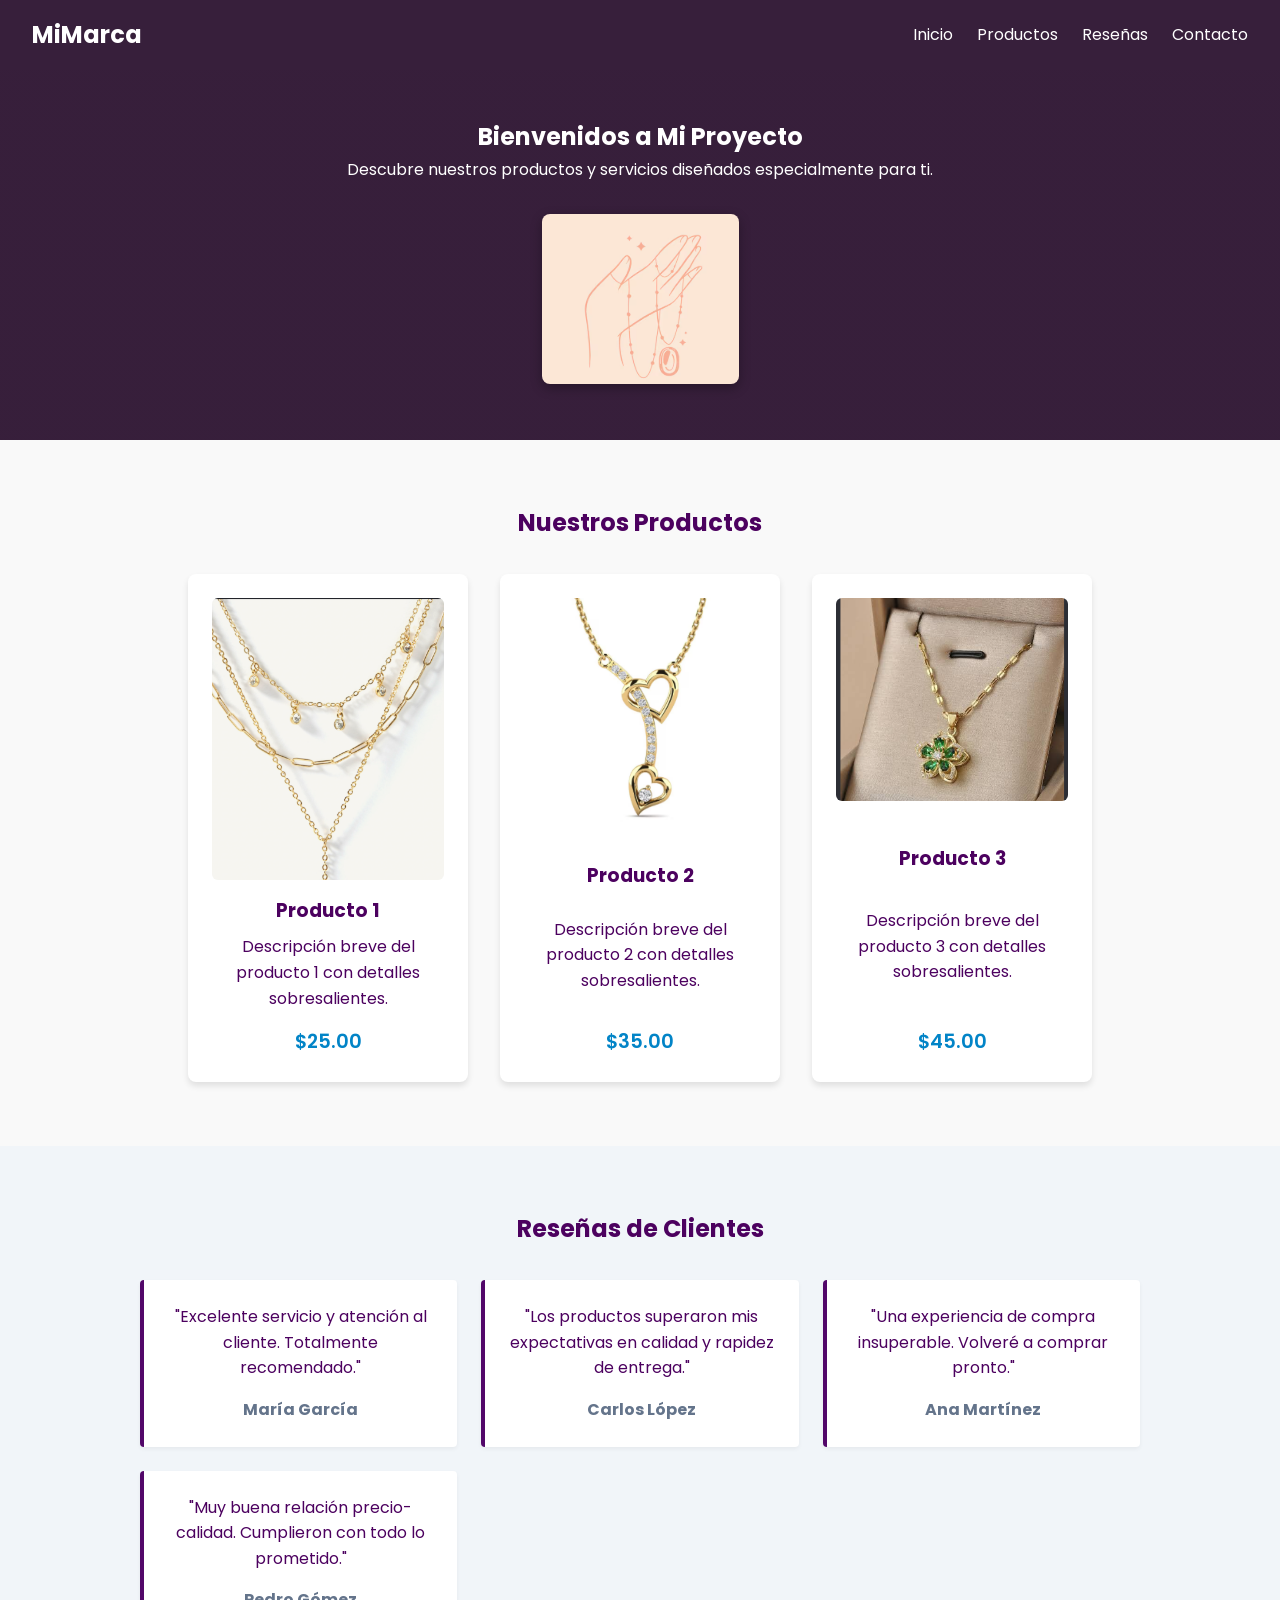
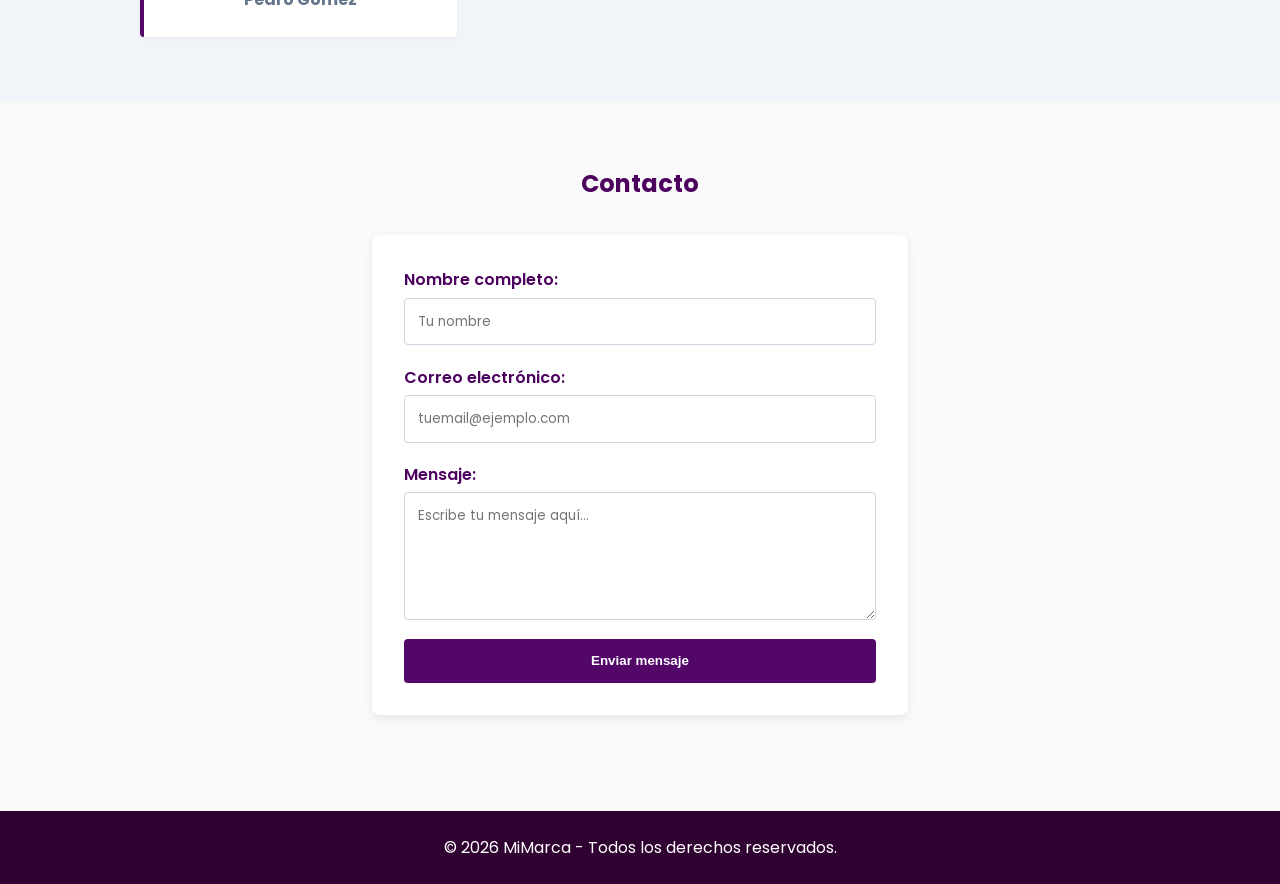
==== index.html @ dbc286a0 "se agrega el proyecto" ====
<!DOCTYPE html>
<html lang="es">
<head>
  <meta charset="UTF-8">
  <meta name="viewport" content="width=device-width, initial-scale=1.0">
  <title>Mi Proyecto Web</title>
  <!-- Google Fonts -->
  <link rel="preconnect" href="https://fonts.googleapis.com">
  <link rel="preconnect" href="https://fonts.gstatic.com" crossorigin>
  <link href="https://fonts.googleapis.com/css2?family=Poppins:wght@300;400;600&display=swap" rel="stylesheet">
  <!-- CSS -->
  <link rel="stylesheet" href="styles.css">
</head>
<body>

  <!-- HEADER & NAV -->
  <header class="header">
    <div class="logo">
      <h2>MiMarca</h2>
    </div>
    <nav class="nav">
      <ul class="nav-list">
        <li><a href="#inicio">Inicio</a></li>
        <li><a href="#productos">Productos</a></li>
        <li><a href="#resenas">Reseñas</a></li>
        <li><a href="#contacto">Contacto</a></li>
      </ul>
    </nav>
  </header>

  <!-- MAIN -->
  <main>
    <!-- INICIO / HERO SECTION -->
    <section id="inicio" class="hero">
      <div class="hero-content">
        <h1>Bienvenidos a Mi Proyecto</h1>
        <p>Descubre nuestros productos y servicios diseñados especialmente para ti.</p>
      </div>
      <div class="hero-media">
        <!-- Imagen / Multimedia -->
        <img src="assets/presentacion.png" alt="Imagen de presentación de la marca">
      </div>
    </section>

    <!-- SECCIÓN PRODUCTOS (FLEXBOX) -->
    <section id="productos" class="productos">
      <h2>Nuestros Productos</h2>
      <div class="cards-container">
        <article class="card">
          <img src="assets/collar1.png" alt="Producto 1">
          <h3>Producto 1</h3>
          <p>Descripción breve del producto 1 con detalles sobresalientes.</p>
          <span class="precio">$25.00</span>
        </article>

        <article class="card">
          <img src="assets/collar2.png" alt="Producto 2">
          <h3>Producto 2</h3>
          <p>Descripción breve del producto 2 con detalles sobresalientes.</p>
          <span class="precio">$35.00</span>
        </article>

        <article class="card">
          <img src="assets/collar3.png" alt="Producto 3">
          <h3>Producto 3</h3>
          <p>Descripción breve del producto 3 con detalles sobresalientes.</p>
          <span class="precio">$45.00</span>
        </article>
      </div>
    </section>

    <!-- SECCIÓN RESEÑAS (GRID) -->
    <section id="resenas" class="resenas">
      <h2>Reseñas de Clientes</h2>
      <div class="grid-resenas">
        <div class="resena-card">
          <p>"Excelente servicio y atención al cliente. Totalmente recomendado."</p>
          <h4>María García</h4>
        </div>
        <div class="resena-card">
          <p>"Los productos superaron mis expectativas en calidad y rapidez de entrega."</p>
          <h4>Carlos López</h4>
        </div>
        <div class="resena-card">
          <p>"Una experiencia de compra insuperable. Volveré a comprar pronto."</p>
          <h4>Ana Martínez</h4>
        </div>
        <div class="resena-card">
          <p>"Muy buena relación precio-calidad. Cumplieron con todo lo prometido."</p>
          <h4>Pedro Gómez</h4>
        </div>
      </div>
    </section>

    <!-- SECCIÓN CONTACTO (FORMULARIO CON FORMSPREE) -->
    <section id="contacto" class="contacto">
      <h2>Contacto</h2>
      <form action="https://formspree.io/f/TU_FORM_ID" method="POST" class="formulario">
        <div class="campo">
          <label for="nombre">Nombre completo:</label>
          <input type="text" id="nombre" name="nombre" required placeholder="Tu nombre">
        </div>

        <div class="campo">
          <label for="email">Correo electrónico:</label>
          <input type="email" id="email" name="_replyto" required placeholder="tuemail@ejemplo.com">
        </div>

        <div class="campo">
          <label for="mensaje">Mensaje:</label>
          <textarea id="mensaje" name="mensaje" rows="5" required placeholder="Escribe tu mensaje aquí..."></textarea>
        </div>

        <button type="submit" class="btn-enviar">Enviar mensaje</button>
      </form>
    </section>
  </main>

  <!-- FOOTER -->
  <footer class="footer">
    <p>&copy; 2026 MiMarca - Todos los derechos reservados.</p>
  </footer>

</body>
</html>
---- styles.css ----
/* RESET BÁSICO */
* {
  margin: 0;
  padding: 0;
  box-sizing: border-box;
}

body {
  font-family: 'Poppins', sans-serif; /* Google Fonts */
  line-height: 1.6;
  color: #4c015f;
  background-color: #f9f9f9; /* Background general */
}

/* HEADER Y NAVEGACIÓN */
.header {
  background-color: hwb(292 12% 77%);
  color: #ffffff;
  padding: 1rem 2rem;
  display: flex;
  justify-content: space-between;
  align-items: center;
  position: sticky;
  top: 0;
  z-index: 1000;
}

.nav-list {
  list-style: none; /* Lista desordenada */
  display: flex;
  gap: 1.5rem;
}

.nav-list a {
  color: #ffffff;
  text-decoration: none;
  font-weight: 400;
  transition: color 0.3s;
}

.nav-list a:hover {
  color: #520769;
}

/* HERO SECTION */
.hero {
  display: flex;
  flex-direction: column;
  align-items: center;
  text-align: center;
  padding: 3rem 1.5rem;
  background: linear-gradient(135deg, hwb(292 12% 77%) 0%, hwb(292 12% 77%) 100%); /* Fondo degradado */
  color: #fff;
}

.hero-content {
  margin-bottom: 2rem;
}

.hero-media img {
  max-width: 100%;
  height: auto;
  border-radius: 8px;
  box-shadow: 0 4px 12px rgba(0,0,0,0.3);
}

/* SECCIÓN PRODUCTOS - FLEXBOX */
.productos {
  padding: 4rem 2rem;
  text-align: center;
}

.productos h2 {
  margin-bottom: 2rem;
}

.cards-container {
  display: flex; /* FLEXBOX */
  flex-wrap: wrap;
  justify-content: center;
  gap: 2rem;
}

.card {
  background: #ffffff;
  border-radius: 8px;
  box-shadow: 0 4px 6px rgba(0, 0, 0, 0.1);
  padding: 1.5rem;
  width: 280px;
  display: flex;
  flex-direction: column;
  justify-content: space-between;
}

.card img {
  width: 100%;
  border-radius: 6px;
  margin-bottom: 1rem;
}

.card h3 {
  margin-bottom: 0.5rem;
}

.card .precio {
  font-weight: 600;
  color: #0284c7;
  font-size: 1.2rem;
  margin-top: 1rem;
}

/* SECCIÓN RESEÑAS - CSS GRID */
.resenas {
  background-color: #f1f5f9; /* Background diferenciado */
  padding: 4rem 2rem;
  text-align: center;
}

.resenas h2 {
  margin-bottom: 2rem;
}

.grid-resenas {
  display: grid; /* CSS GRID */
  grid-template-columns: repeat(auto-fit, minmax(250px, 1fr));
  gap: 1.5rem;
  max-width: 1000px;
  margin: 0 auto;
}

.resena-card {
  background: #ffffff;
  padding: 1.5rem;
  border-left: 4px solid #520769;
  border-radius: 4px;
  box-shadow: 0 2px 4px rgba(0,0,0,0.05);
}

.resena-card h4 {
  margin-top: 1rem;
  color: #64748b;
}

/* SECCIÓN CONTACTO */
.contacto {
  padding: 4rem 2rem;
  max-width: 600px;
  margin: 0 auto;
}

.contacto h2 {
  text-align: center;
  margin-bottom: 2rem;
}

.formulario {
  display: flex;
  flex-direction: column;
  gap: 1.2rem;
  background: #ffffff;
  padding: 2rem;
  border-radius: 8px;
  box-shadow: 0 4px 8px rgba(0,0,0,0.08);
}

.campo {
  display: flex;
  flex-direction: column;
  align-items: flex-start;
}

.campo label {
  margin-bottom: 0.3rem;
  font-weight: 600;
}

.campo input, .campo textarea {
  width: 100%;
  padding: 0.8rem;
  border: 1px solid #cbd5e1;
  border-radius: 4px;
  font-family: inherit;
}

.btn-enviar {
  background-color: #520769;
  color: white;
  border: none;
  padding: 0.9rem;
  border-radius: 4px;
  font-weight: 600;
  cursor: pointer;
  transition: background 0.3s;
}

.btn-enviar:hover {
  background-color: #520769;
}

/* FOOTER */
.footer {
  background-color: #2f0231;
  color: #ffffff;
  text-align: center;
  padding: 1.5rem;
  margin-top: 2rem;
}

/* MEDIA QUERIES (DISEÑO RESPONSIVO) */
@media (max-width: 768px) {
  .header {
    flex-direction: column;
    gap: 1rem;
  }

  .nav-list {
    gap: 1rem;
  }

  .contacto {
    padding: 2rem 1rem;
  }

  .formulario {
    padding: 1.2rem;
  }
}
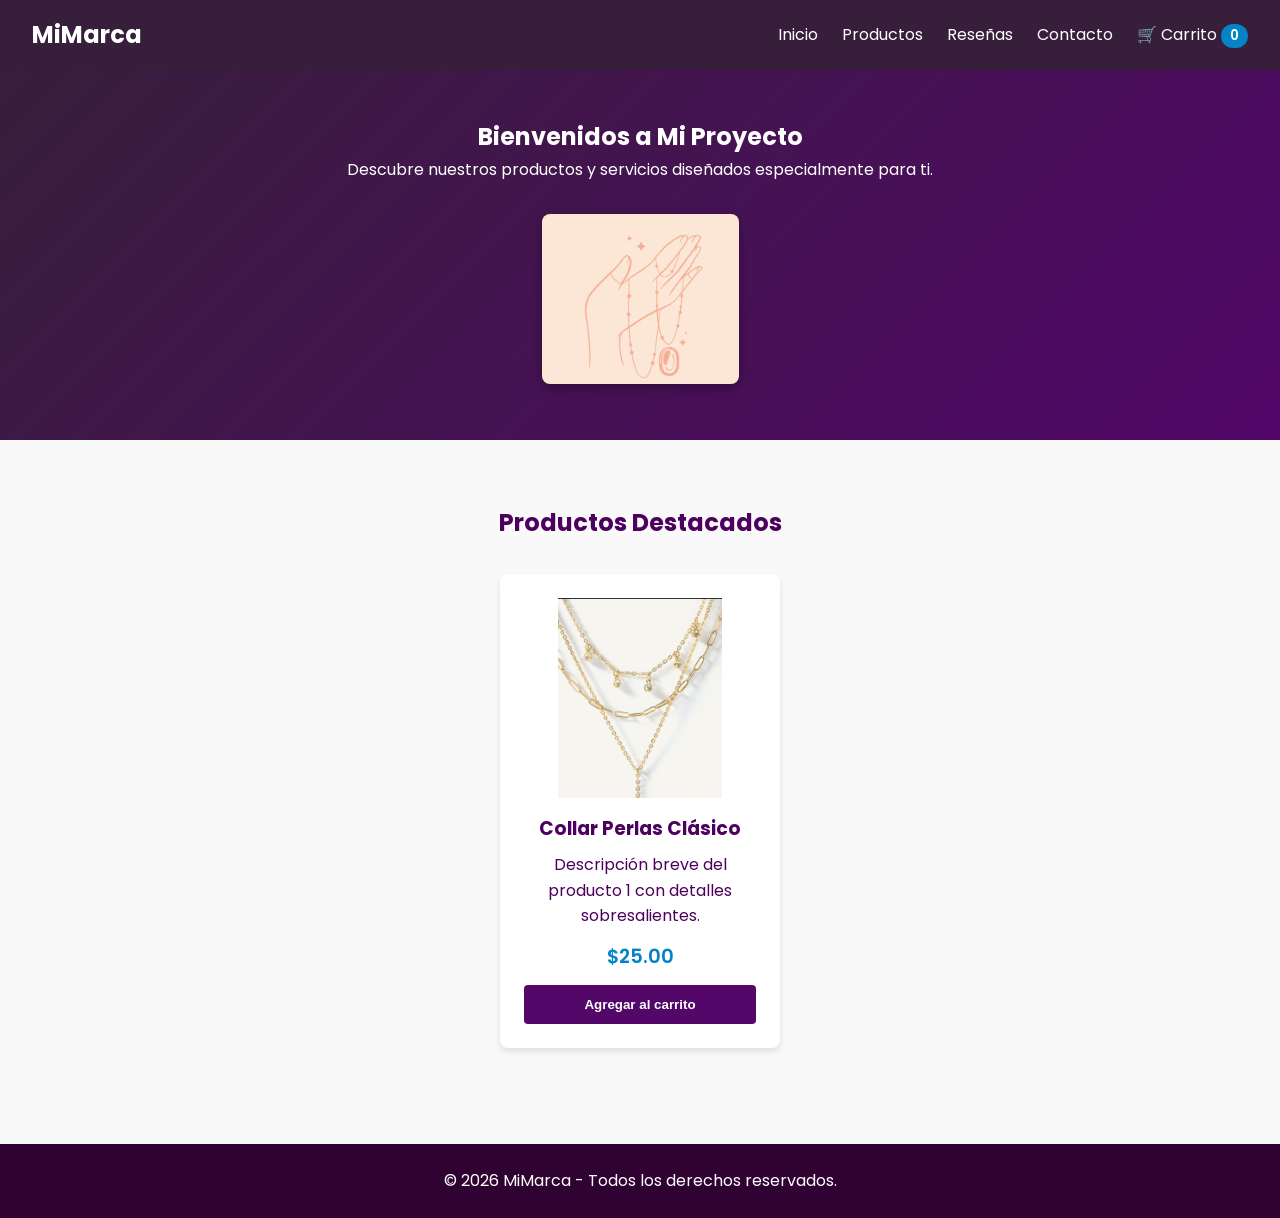
==== commit 8190698a: "Entrega final" ====
--- a/index.html
+++ b/index.html
@@ -3,123 +3,52 @@
 <head>
   <meta charset="UTF-8">
   <meta name="viewport" content="width=device-width, initial-scale=1.0">
-  <title>Mi Proyecto Web</title>
-  <!-- Google Fonts -->
+  <meta name="description" content="MiMarca - Tienda online de collares, joyería y accesorios exclusivos.">
+  <meta name="keywords" content="ecommerce, collares, accesorios, joyería, tienda online">
+  <title>Mi Proyecto Web - Inicio</title>
   <link rel="preconnect" href="https://fonts.googleapis.com">
   <link rel="preconnect" href="https://fonts.gstatic.com" crossorigin>
   <link href="https://fonts.googleapis.com/css2?family=Poppins:wght@300;400;600&display=swap" rel="stylesheet">
-  <!-- CSS -->
-  <link rel="stylesheet" href="styles.css">
+  <link rel="stylesheet" href="css/styles.css">
 </head>
 <body>
 
-  <!-- HEADER & NAV -->
   <header class="header">
     <div class="logo">
       <h2>MiMarca</h2>
     </div>
-    <nav class="nav">
+    <nav class="nav" aria-label="Navegación principal">
       <ul class="nav-list">
-        <li><a href="#inicio">Inicio</a></li>
-        <li><a href="#productos">Productos</a></li>
-        <li><a href="#resenas">Reseñas</a></li>
-        <li><a href="#contacto">Contacto</a></li>
+        <li><a href="index.html">Inicio</a></li>
+        <li><a href="pages/productos.html">Productos</a></li>
+        <li><a href="pages/resenias.html">Reseñas</a></li>
+        <li><a href="pages/contacto.html">Contacto</a></li>
+        <li><a href="pages/carrito.html">🛒 Carrito <span id="contador-carrito" class="badge-carrito">0</span></a></li>
       </ul>
     </nav>
   </header>
 
-  <!-- MAIN -->
   <main>
-    <!-- INICIO / HERO SECTION -->
     <section id="inicio" class="hero">
       <div class="hero-content">
         <h1>Bienvenidos a Mi Proyecto</h1>
         <p>Descubre nuestros productos y servicios diseñados especialmente para ti.</p>
       </div>
       <div class="hero-media">
-        <!-- Imagen / Multimedia -->
         <img src="assets/presentacion.png" alt="Imagen de presentación de la marca">
       </div>
     </section>
 
-    <!-- SECCIÓN PRODUCTOS (FLEXBOX) -->
-    <section id="productos" class="productos">
-      <h2>Nuestros Productos</h2>
-      <div class="cards-container">
-        <article class="card">
-          <img src="assets/collar1.png" alt="Producto 1">
-          <h3>Producto 1</h3>
-          <p>Descripción breve del producto 1 con detalles sobresalientes.</p>
-          <span class="precio">$25.00</span>
-        </article>
-
-        <article class="card">
-          <img src="assets/collar2.png" alt="Producto 2">
-          <h3>Producto 2</h3>
-          <p>Descripción breve del producto 2 con detalles sobresalientes.</p>
-          <span class="precio">$35.00</span>
-        </article>
-
-        <article class="card">
-          <img src="assets/collar3.png" alt="Producto 3">
-          <h3>Producto 3</h3>
-          <p>Descripción breve del producto 3 con detalles sobresalientes.</p>
-          <span class="precio">$45.00</span>
-        </article>
-      </div>
-    </section>
-
-    <!-- SECCIÓN RESEÑAS (GRID) -->
-    <section id="resenas" class="resenas">
-      <h2>Reseñas de Clientes</h2>
-      <div class="grid-resenas">
-        <div class="resena-card">
-          <p>"Excelente servicio y atención al cliente. Totalmente recomendado."</p>
-          <h4>María García</h4>
-        </div>
-        <div class="resena-card">
-          <p>"Los productos superaron mis expectativas en calidad y rapidez de entrega."</p>
-          <h4>Carlos López</h4>
-        </div>
-        <div class="resena-card">
-          <p>"Una experiencia de compra insuperable. Volveré a comprar pronto."</p>
-          <h4>Ana Martínez</h4>
-        </div>
-        <div class="resena-card">
-          <p>"Muy buena relación precio-calidad. Cumplieron con todo lo prometido."</p>
-          <h4>Pedro Gómez</h4>
-        </div>
-      </div>
-    </section>
-
-    <!-- SECCIÓN CONTACTO (FORMULARIO CON FORMSPREE) -->
-    <section id="contacto" class="contacto">
-      <h2>Contacto</h2>
-      <form action="https://formspree.io/f/TU_FORM_ID" method="POST" class="formulario">
-        <div class="campo">
-          <label for="nombre">Nombre completo:</label>
-          <input type="text" id="nombre" name="nombre" required placeholder="Tu nombre">
-        </div>
-
-        <div class="campo">
-          <label for="email">Correo electrónico:</label>
-          <input type="email" id="email" name="_replyto" required placeholder="tuemail@ejemplo.com">
-        </div>
-
-        <div class="campo">
-          <label for="mensaje">Mensaje:</label>
-          <textarea id="mensaje" name="mensaje" rows="5" required placeholder="Escribe tu mensaje aquí..."></textarea>
-        </div>
-
-        <button type="submit" class="btn-enviar">Enviar mensaje</button>
-      </form>
+    <section class="productos">
+      <h2>Productos Destacados</h2>
+      <div id="contenedor-productos-fakestore" class="cards-container"></div>
     </section>
   </main>
 
-  <!-- FOOTER -->
   <footer class="footer">
     <p>&copy; 2026 MiMarca - Todos los derechos reservados.</p>
   </footer>
 
+  <script type="module" src="js/index.js"></script>
 </body>
-</html>+</html>
--- a/css/styles.css
+++ b/css/styles.css
@@ -0,0 +1,388 @@
+* {
+  margin: 0;
+  padding: 0;
+  box-sizing: border-box;
+}
+
+body {
+  font-family: 'Poppins', sans-serif; /* Google Fonts */
+  line-height: 1.6;
+  color: #4c015f;
+  background-color: #f9f9f9; /* Background general */
+  display: flex;
+  flex-direction: column;
+  min-height: 100vh;
+}
+
+main {
+  flex: 1;
+}
+
+/* HEADER Y NAVEGACIÓN */
+.header {
+  background-color: hwb(292 12% 77%);
+  color: #ffffff;
+  padding: 1rem 2rem;
+  display: flex;
+  justify-content: space-between;
+  align-items: center;
+  position: sticky;
+  top: 0;
+  z-index: 1000;
+}
+
+.nav-list {
+  list-style: none; /* Lista desordenada */
+  display: flex;
+  align-items: center;
+  gap: 1.5rem;
+}
+
+.nav-list a {
+  color: #ffffff;
+  text-decoration: none;
+  font-weight: 400;
+  transition: color 0.3s;
+}
+
+.nav-list a:hover {
+  color: #d8b4fe;
+}
+
+.badge-carrito {
+  background-color: #0284c7;
+  color: #ffffff;
+  padding: 0.15rem 0.55rem;
+  border-radius: 999px;
+  font-size: 0.85rem;
+  font-weight: 600;
+}
+
+/* HERO SECTION */
+.hero {
+  display: flex;
+  flex-direction: column;
+  align-items: center;
+  text-align: center;
+  padding: 3rem 1.5rem;
+  background: linear-gradient(135deg, hwb(292 12% 77%) 0%, #520769 100%); /* Fondo degradado */
+  color: #fff;
+}
+
+.hero-content {
+  margin-bottom: 2rem;
+}
+
+.hero-media img {
+  max-width: 100%;
+  height: auto;
+  border-radius: 8px;
+  box-shadow: 0 4px 12px rgba(0,0,0,0.3);
+}
+
+/* SECCIÓN PRODUCTOS - FLEXBOX */
+.productos {
+  padding: 4rem 2rem;
+  text-align: center;
+}
+
+.productos h2 {
+  margin-bottom: 2rem;
+}
+
+.cards-container {
+  display: flex; /* FLEXBOX */
+  flex-wrap: wrap;
+  justify-content: center;
+  gap: 2rem;
+}
+
+.card {
+  background: #ffffff;
+  border-radius: 8px;
+  box-shadow: 0 4px 6px rgba(0, 0, 0, 0.1);
+  padding: 1.5rem;
+  width: 280px;
+  display: flex;
+  flex-direction: column;
+  justify-content: space-between;
+}
+
+.card img {
+  width: 100%;
+  height: 200px;
+  object-fit: contain;
+  border-radius: 6px;
+  margin-bottom: 1rem;
+}
+
+.card h3 {
+  margin-bottom: 0.5rem;
+}
+
+.card .precio {
+  font-weight: 600;
+  color: #0284c7;
+  font-size: 1.2rem;
+  margin: 0.8rem 0;
+}
+
+.btn-agregar, .btn-accion {
+  background-color: #520769;
+  color: white;
+  border: none;
+  padding: 0.75rem 1rem;
+  border-radius: 4px;
+  font-weight: 600;
+  cursor: pointer;
+  transition: background 0.3s;
+}
+
+.btn-agregar:hover, .btn-accion:hover {
+  background-color: #700b8f;
+}
+
+/* SECCIÓN RESEÑAS - CSS GRID */
+.resenas {
+  background-color: #f1f5f9; /* Background diferenciado */
+  padding: 4rem 2rem;
+  text-align: center;
+}
+
+.resenas h2 {
+  margin-bottom: 2rem;
+}
+
+.grid-resenas {
+  display: grid; /* CSS GRID */
+  grid-template-columns: repeat(auto-fit, minmax(250px, 1fr));
+  gap: 1.5rem;
+  max-width: 1000px;
+  margin: 0 auto;
+}
+
+.resena-card {
+  background: #ffffff;
+  padding: 1.5rem;
+  border-left: 4px solid #520769;
+  border-radius: 4px;
+  box-shadow: 0 2px 4px rgba(0,0,0,0.05);
+}
+
+.resena-card h4 {
+  margin-top: 1rem;
+  color: #64748b;
+}
+
+/* SECCIÓN CONTACTO */
+.contacto {
+  padding: 4rem 2rem;
+  max-width: 600px;
+  margin: 0 auto;
+  width: 100%;
+}
+
+.contacto h2 {
+  text-align: center;
+  margin-bottom: 2rem;
+}
+
+.formulario {
+  display: flex;
+  flex-direction: column;
+  gap: 1.2rem;
+  background: #ffffff;
+  padding: 2rem;
+  border-radius: 8px;
+  box-shadow: 0 4px 8px rgba(0,0,0,0.08);
+}
+
+.campo {
+  display: flex;
+  flex-direction: column;
+  align-items: flex-start;
+}
+
+.campo label {
+  margin-bottom: 0.3rem;
+  font-weight: 600;
+}
+
+.campo input, .campo textarea {
+  width: 100%;
+  padding: 0.8rem;
+  border: 1px solid #cbd5e1;
+  border-radius: 4px;
+  font-family: inherit;
+}
+
+.btn-enviar {
+  background-color: #520769;
+  color: white;
+  border: none;
+  padding: 0.9rem;
+  border-radius: 4px;
+  font-weight: 600;
+  cursor: pointer;
+  transition: background 0.3s;
+}
+
+.btn-enviar:hover {
+  background-color: #700b8f;
+}
+
+/* CARRITO EN LISTA VERTICAL CON FILAS HORIZONTALES */
+.carrito-seccion {
+  padding: 3rem 1.5rem;
+  max-width: 850px;
+  margin: 0 auto;
+  width: 100%;
+}
+
+#contenedor-carrito {
+  display: flex;
+  flex-direction: column;
+  gap: 1rem;
+}
+
+.item-carrito {
+  display: flex;
+  flex-direction: row;
+  align-items: center;
+  justify-content: space-between;
+  background: #ffffff;
+  padding: 1rem 1.25rem;
+  border-radius: 10px;
+  box-shadow: 0 2px 8px rgba(0, 0, 0, 0.08);
+  gap: 1.25rem;
+}
+
+.item-carrito img {
+  width: 70px;
+  height: 70px;
+  min-width: 70px;
+  object-fit: cover;
+  border-radius: 8px;
+  border: 1px solid #e2e8f0;
+}
+
+.item-carrito > div:first-of-type {
+  flex: 1;
+  text-align: left;
+}
+
+.item-carrito h4 {
+  font-size: 1rem;
+  margin-bottom: 0.2rem;
+  color: #4c015f;
+}
+
+.item-carrito p {
+  font-size: 0.9rem;
+  color: #64748b;
+}
+
+.controles-cantidad {
+  display: flex;
+  align-items: center;
+  gap: 0.5rem;
+}
+
+.btn-cant {
+  width: 28px;
+  height: 28px;
+  border: 1px solid #cbd5e1;
+  background: #f8fafc;
+  cursor: pointer;
+  border-radius: 6px;
+  font-weight: 600;
+}
+
+.btn-cant:hover {
+  background: #e2e8f0;
+}
+
+.btn-eliminar {
+  background-color: #dc2626;
+  color: white;
+  border: none;
+  padding: 0.45rem 0.85rem;
+  border-radius: 6px;
+  font-size: 0.85rem;
+  cursor: pointer;
+}
+
+.btn-eliminar:hover {
+  background-color: #b91c1c;
+}
+
+.acciones-carrito {
+  display: flex;
+  justify-content: space-between;
+  align-items: center;
+  background: #ffffff;
+  padding: 1.5rem;
+  border-radius: 10px;
+  margin-top: 1.5rem;
+  box-shadow: 0 2px 8px rgba(0, 0, 0, 0.08);
+  flex-wrap: wrap;
+  gap: 1rem;
+}
+
+/* NOTIFICACIÓN TOAST (reemplaza al alert) */
+.toast-notificacion {
+  position: fixed;
+  bottom: 24px;
+  right: 24px;
+  background-color: #520769;
+  color: #ffffff;
+  padding: 0.9rem 1.4rem;
+  border-radius: 8px;
+  box-shadow: 0 6px 18px rgba(0, 0, 0, 0.25);
+  font-weight: 500;
+  font-size: 0.95rem;
+  z-index: 2000;
+  opacity: 0;
+  transform: translateY(15px);
+  transition: opacity 0.3s ease, transform 0.3s ease;
+}
+
+.toast-notificacion.visible {
+  opacity: 1;
+  transform: translateY(0);
+}
+
+/* FOOTER */
+.footer {
+  background-color: #2f0231;
+  color: #ffffff;
+  text-align: center;
+  padding: 1.5rem;
+  margin-top: 2rem;
+}
+
+/* MEDIA QUERIES (DISEÑO RESPONSIVO) */
+@media (max-width: 768px) {
+  .header {
+    flex-direction: column;
+    gap: 1rem;
+  }
+
+  .nav-list {
+    gap: 1rem;
+    flex-wrap: wrap;
+    justify-content: center;
+  }
+
+  .contacto {
+    padding: 2rem 1rem;
+  }
+
+  .formulario {
+    padding: 1.2rem;
+  }
+
+  .item-carrito {
+    flex-wrap: wrap;
+  }
+}
